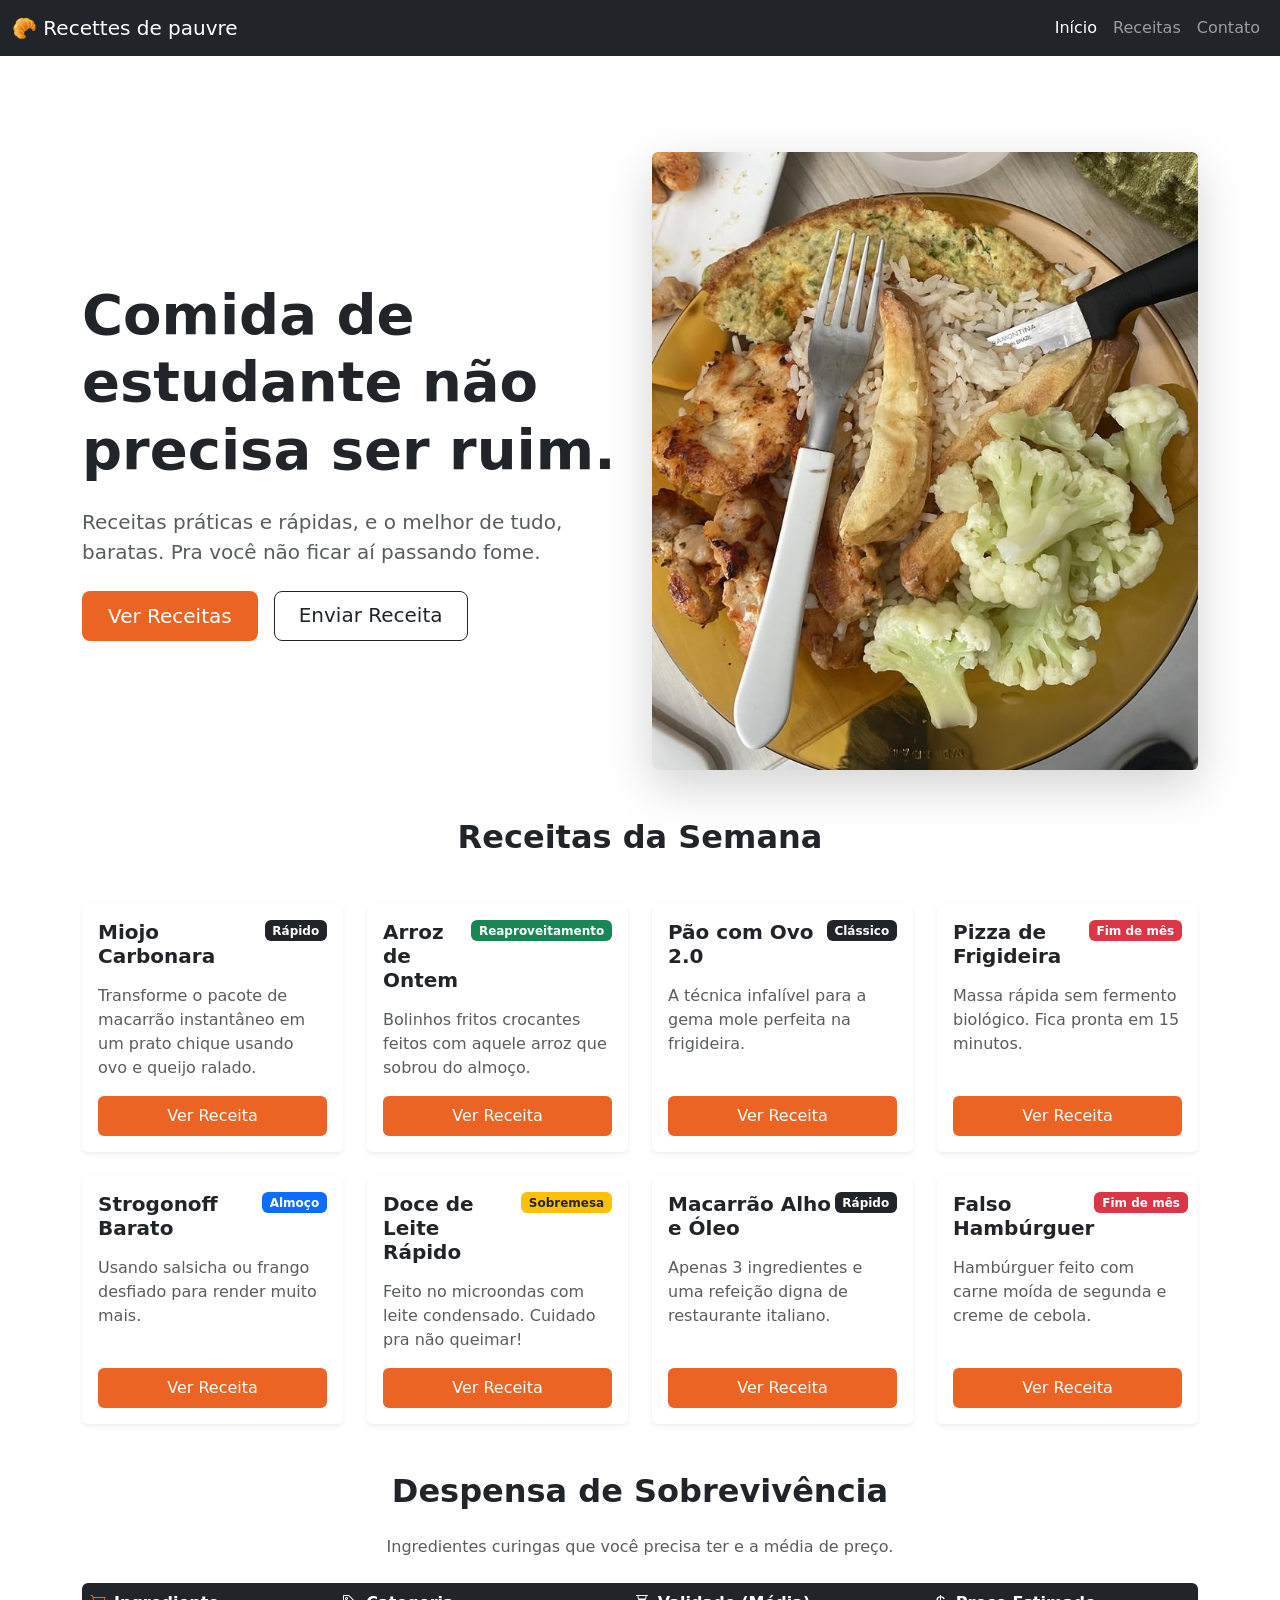
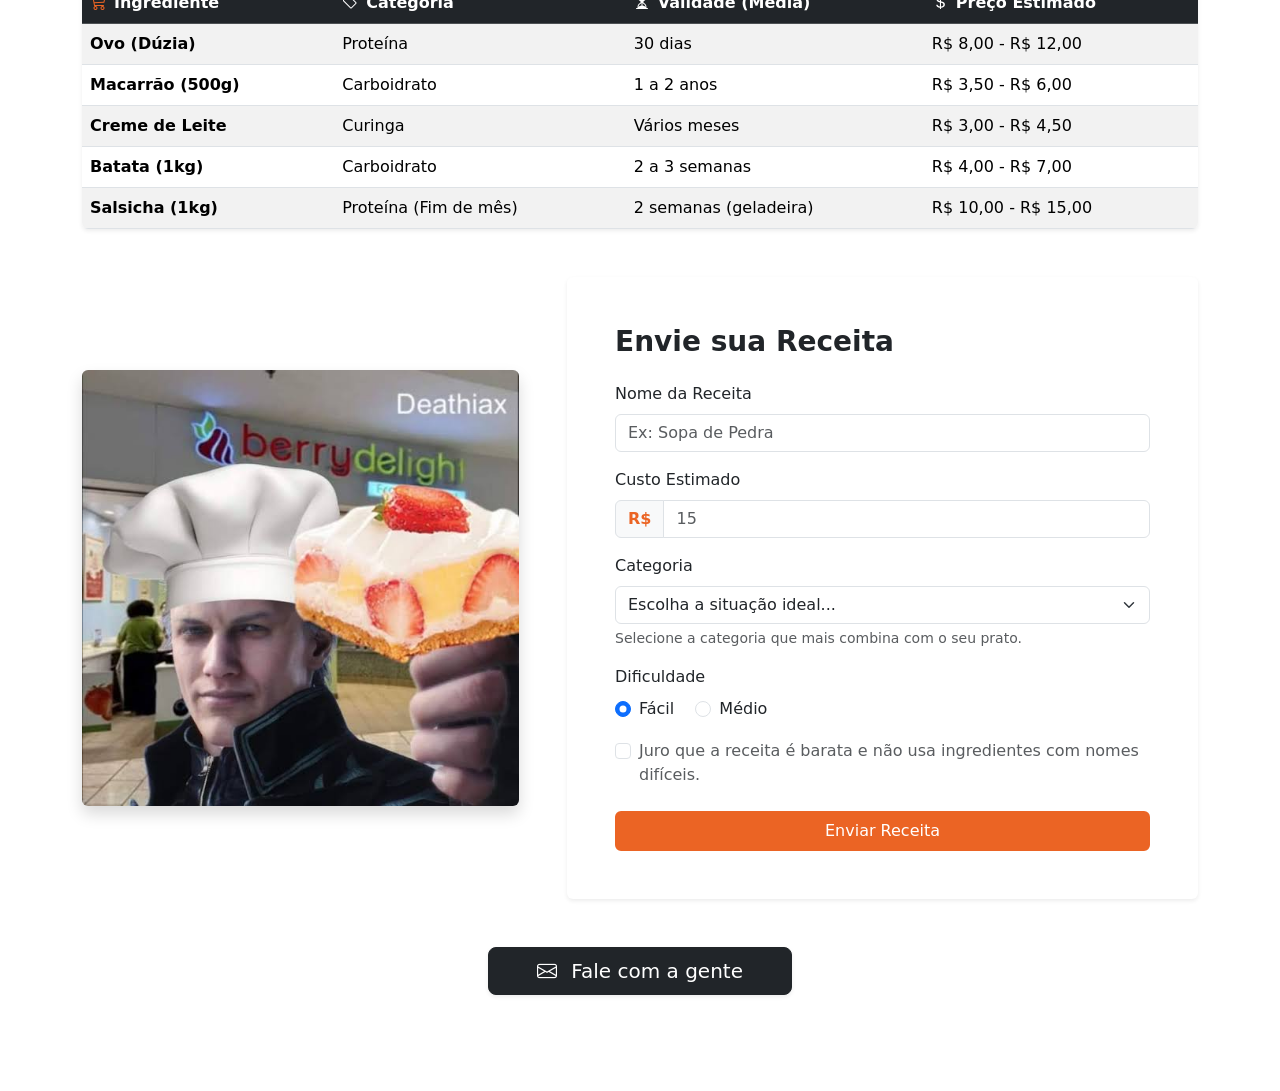
==== index.html @ d49be546 "Vercel fix (probably)" ====
<!DOCTYPE html>
<html lang="pt-BR">

<head>
    <meta charset="UTF-8">
    <meta name="viewport" content="width=device-width, initial-scale=1.0">
    <title>Recettes de pauvre</title>

    <!-- Bootstrap -->
    <link href="https://cdn.jsdelivr.net/npm/bootstrap@5.3.8/dist/css/bootstrap.min.css" rel="stylesheet"
        integrity="sha384-sRIl4kxILFvY47J16cr9ZwB07vP4J8+LH7qKQnuqkuIAvNWLzeN8tE5YBujZqJLB" crossorigin="anonymous">
        <!-- Icons -->
    <link rel="stylesheet" href="https://cdn.jsdelivr.net/npm/bootstrap-icons@1.11.3/font/bootstrap-icons.min.css">

    <link rel="stylesheet" href="./style.css">
</head>

<body>
    <!-- Navbar -->
    <header>
        <nav class="navbar navbar-expand-md bg-dark navbar-dark">
            <div class="container-fluid">
                <!-- Logo -->
                <a class="navbar-brand" href="#">🥐 Recettes de pauvre</a>
                <input type="checkbox" id="menuToggle" class="d-none">
                <!-- hamburger* -->
                <label for="menuToggle" class="navbar-toggler d-md-none" style="cursor: pointer;">
                    <span class="navbar-toggler-icon"></span>
                </label>

                <div class="collapse navbar-collapse justify-content-md-end menu-mobile-custom" id="menuNavegacao">
                    <ul class="navbar-nav">
                        <li class="nav-item">
                            <a class="nav-link active" href="#">Início</a>
                        </li>
                        <li class="nav-item">
                            <a class="nav-link" href="#">Receitas</a>
                        </li>
                        <li class="nav-item">
                            <a class="nav-link" href="#">Contato</a>
                        </li>
                    </ul>
                </div>
            </div>
        </nav>
    </header>

    <main>
        <!-- Hero Section -->
        <section class="container mt-5 pt-5 mb-5">
            <div class="row align-items-center">
                <!-- Text -->
                <div class="col-12 col-md-6 order-2 order-md-1 text-center text-md-start mt-4 mt-md-0">
                    <h1 class="display-4 fw-bold">Comida de estudante não precisa ser ruim.</h1>
                    <p class="lead text-muted my-4">Receitas práticas e rápidas, e o melhor de tudo, baratas. Pra você não ficar aí passando fome.</p>

                    <div class="d-flex justify-content-center justify-content-md-start gap-3">
                        <a href="#" class="btn btn-orange btn-lg px-4">Ver Receitas</a>
                        <a href="#" class="btn btn-outline-dark btn-lg px-4">Enviar Receita</a>
                    </div>
                </div>

                <!-- Image -->
                <div class="col-12 col-md-6 order-1 order-md-2 text-center">
                    <img src="./assets/images/hero-image-02.jpeg"
                        alt="Prato de comida apetitoso e barato" class="img-fluid rounded shadow-lg">
                </div>
            </div>
        </section>

        <!-- Seção de Receitas (Cards) -->
        <section class="container mb-5">
            <h2 class="text-center mb-5 fw-bold">Receitas da Semana</h2>
            
            <div class="row row-cols-1 row-cols-md-2 row-cols-lg-4 g-4">
                
                <!-- Card 1 -->
                <div class="col">
                    <div class="card h-100 shadow-sm border-0">
                        <div class="card-body d-flex flex-column">
                            <div class="d-flex justify-content-between align-items-start mb-2">
                                <h5 class="card-title fw-bold">Miojo Carbonara</h5>
                                <span class="badge bg-dark">Rápido</span>
                            </div>
                            <p class="card-text text-muted">Transforme o pacote de macarrão instantâneo em um prato chique usando ovo e queijo ralado.</p>
                            <a href="#" class="btn btn-orange mt-auto">Ver Receita</a>
                        </div>
                    </div>
                </div>

                <!-- Card 2 -->
                <div class="col">
                    <div class="card h-100 shadow-sm border-0">
                        <div class="card-body d-flex flex-column">
                            <div class="d-flex justify-content-between align-items-start mb-2">
                                <h5 class="card-title fw-bold">Arroz de Ontem</h5>
                                <span class="badge bg-success">Reaproveitamento</span>
                            </div>
                            <p class="card-text text-muted">Bolinhos fritos crocantes feitos com aquele arroz que sobrou do almoço.</p>
                            <a href="#" class="btn btn-orange mt-auto">Ver Receita</a>
                        </div>
                    </div>
                </div>

                <!-- Card 3 -->
                <div class="col">
                    <div class="card h-100 shadow-sm border-0">
                        <div class="card-body d-flex flex-column">
                            <div class="d-flex justify-content-between align-items-start mb-2">
                                <h5 class="card-title fw-bold">Pão com Ovo 2.0</h5>
                                <span class="badge bg-dark">Clássico</span>
                            </div>
                            <p class="card-text text-muted">A técnica infalível para a gema mole perfeita na frigideira.</p>
                            <a href="#" class="btn btn-orange mt-auto">Ver Receita</a>
                        </div>
                    </div>
                </div>

                <!-- Card 4 -->
                <div class="col">
                    <div class="card h-100 shadow-sm border-0">
                        <div class="card-body d-flex flex-column">
                            <div class="d-flex justify-content-between align-items-start mb-2">
                                <h5 class="card-title fw-bold">Pizza de Frigideira</h5>
                                <span class="badge bg-danger">Fim de mês</span>
                            </div>
                            <p class="card-text text-muted">Massa rápida sem fermento biológico. Fica pronta em 15 minutos.</p>
                            <a href="#" class="btn btn-orange mt-auto">Ver Receita</a>
                        </div>
                    </div>
                </div>

                <!-- Card 5 -->
                <div class="col">
                    <div class="card h-100 shadow-sm border-0">
                        <div class="card-body d-flex flex-column">
                            <div class="d-flex justify-content-between align-items-start mb-2">
                                <h5 class="card-title fw-bold">Strogonoff Barato</h5>
                                <span class="badge bg-primary">Almoço</span>
                            </div>
                            <p class="card-text text-muted">Usando salsicha ou frango desfiado para render muito mais.</p>
                            <a href="#" class="btn btn-orange mt-auto">Ver Receita</a>
                        </div>
                    </div>
                </div>

                <!-- Card 6 -->
                <div class="col">
                    <div class="card h-100 shadow-sm border-0">
                        <div class="card-body d-flex flex-column">
                            <div class="d-flex justify-content-between align-items-start mb-2">
                                <h5 class="card-title fw-bold">Doce de Leite Rápido</h5>
                                <span class="badge bg-warning text-dark">Sobremesa</span>
                            </div>
                            <p class="card-text text-muted">Feito no microondas com leite condensado. Cuidado pra não queimar!</p>
                            <a href="#" class="btn btn-orange mt-auto">Ver Receita</a>
                        </div>
                    </div>
                </div>

                <!-- Card 7 -->
                <div class="col">
                    <div class="card h-100 shadow-sm border-0">
                        <div class="card-body d-flex flex-column">
                            <div class="d-flex justify-content-between align-items-start mb-2">
                                <h5 class="card-title fw-bold">Macarrão Alho e Óleo</h5>
                                <span class="badge bg-dark">Rápido</span>
                            </div>
                            <p class="card-text text-muted">Apenas 3 ingredientes e uma refeição digna de restaurante italiano.</p>
                            <a href="#" class="btn btn-orange mt-auto">Ver Receita</a>
                        </div>
                    </div>
                </div>

                <!-- Card 8 -->
                <div class="col">
                    <div class="card h-100 shadow-sm border-0">
                        <div class="card-body d-flex flex-column">
                            <div class="d-flex justify-content-between align-items-start mb-2">
                                <h5 class="card-title fw-bold">Falso Hambúrguer</h5>
                                <span class="badge bg-danger">Fim de mês</span>
                            </div>
                            <p class="card-text text-muted">Hambúrguer feito com carne moída de segunda e creme de cebola.</p>
                            <a href="#" class="btn btn-orange mt-auto">Ver Receita</a>
                        </div>
                    </div>
                </div>

            </div>
        </section>

        <!-- Tabela -->
        <section class="container mb-5">
            <div class="row">
                <div class="col-12">
                    <h2 class="text-center mb-4 fw-bold">Despensa de Sobrevivência</h2>
                    <p class="text-center text-muted mb-4">Ingredientes curingas que você precisa ter e a média de preço.</p>
                    
                    <div class="table-responsive shadow-sm rounded">
                        <table class="table table-striped table-hover align-middle mb-0">
                            
                            <thead class="table-dark">
                                <tr>
                                    <th scope="col"><i class="bi bi-cart3 text-orange me-2"></i>Ingrediente</th>
                                    <th scope="col"><i class="bi bi-tag me-2"></i>Categoria</th>
                                    <th scope="col"><i class="bi bi-hourglass-split me-2"></i>Validade (Média)</th>
                                    <th scope="col"><i class="bi bi-currency-dollar me-2"></i>Preço Estimado</th>
                                </tr>
                            </thead>
                            
                            <tbody>
                                <tr>
                                    <td class="fw-bold">Ovo (Dúzia)</td>
                                    <td>Proteína</td>
                                    <td>30 dias</td>
                                    <td>R$ 8,00 - R$ 12,00</td>
                                </tr>
                                <tr>
                                    <td class="fw-bold">Macarrão (500g)</td>
                                    <td>Carboidrato</td>
                                    <td>1 a 2 anos</td>
                                    <td>R$ 3,50 - R$ 6,00</td>
                                </tr>
                                <tr>
                                    <td class="fw-bold">Creme de Leite</td>
                                    <td>Curinga</td>
                                    <td>Vários meses</td>
                                    <td>R$ 3,00 - R$ 4,50</td>
                                </tr>
                                <tr>
                                    <td class="fw-bold">Batata (1kg)</td>
                                    <td>Carboidrato</td>
                                    <td>2 a 3 semanas</td>
                                    <td>R$ 4,00 - R$ 7,00</td>
                                </tr>
                                <tr>
                                    <td class="fw-bold">Salsicha (1kg)</td>
                                    <td>Proteína (Fim de mês)</td>
                                    <td>2 semanas (geladeira)</td>
                                    <td>R$ 10,00 - R$ 15,00</td>
                                </tr>
                            </tbody>
                        </table>
                    </div>
                </div>
            </div>
        </section>

        <!-- Formulário de Cadastro de Receita -->
        <section class="container mb-5">
            <div class="row g-5 align-items-center">

                <div class="col-12 col-lg-5">
                    <img src="./assets/images/berry_delight.jpg" 
                        alt="foolishness, Dante!" 
                        class="img-fluid rounded shadow h-100 w-100" 
                        style="object-fit: cover; min-height: 400px;">
                </div>

                <div class="col-12 col-lg-7">
                    <div class="card shadow-sm border-0 h-100">
                        <div class="card-body p-4 p-md-5">
                            <h3 class="fw-bold mb-4">Envie sua Receita</h3>
                            
                            <form>
                                <div class="mb-3">
                                    <label for="nomeReceita" class="form-label">Nome da Receita</label>
                                    <input type="text" class="form-control" id="nomeReceita" placeholder="Ex: Sopa de Pedra" required>
                                </div>

                                <!-- input group -->
                                <div class="mb-3">
                                    <label for="custo" class="form-label">Custo Estimado</label>
                                    <div class="input-group">
                                        <span class="input-group-text text-orange border-orange fw-bold">R$</span>
                                        <input type="number" class="form-control" id="custo" placeholder="15" required>
                                    </div>
                                </div>

                                <!-- Dropdown -->
                                <div class="mb-3">
                                    <label for="categoria" class="form-label">Categoria</label>
                                    <select class="form-select" id="categoria" required>
                                        <option selected disabled value="">Escolha a situação ideal...</option>
                                        <option value="1">Sobrevivência (Fim de mês)</option>
                                        <option value="2">Ostentação de pobre (Início do mês)</option>
                                        <option value="3">Doce de microondas</option>
                                    </select>
                                    <div class="form-text">Selecione a categoria que mais combina com o seu prato.</div>
                                </div>

                                <!-- Radios -->
                                <div class="mb-3">
                                    <label class="form-label d-block">Dificuldade</label>
                                    <div class="form-check form-check-inline">
                                        <input class="form-check-input" type="radio" name="dificuldade" id="difFacil" value="facil" checked>
                                        <label class="form-check-label" for="difFacil">Fácil</label>
                                    </div>
                                    <div class="form-check form-check-inline">
                                        <input class="form-check-input" type="radio" name="dificuldade" id="difMedio" value="medio">
                                        <label class="form-check-label" for="difMedio">Médio</label>
                                    </div>
                                </div>

                                <!-- Checkbox -->
                                <div class="mb-4">
                                    <div class="form-check">
                                        <input class="form-check-input" type="checkbox" id="promessa" required>
                                        <label class="form-check-label text-muted" for="promessa">
                                            Juro que a receita é barata e não usa ingredientes com nomes difíceis.
                                        </label>
                                    </div>
                                </div>

                                <button type="submit" class="btn btn-orange w-100">Enviar Receita</button>
                            </form>

                        </div>
                    </div>
                </div>

            </div>
        </section>

        <!-- Modal Contato -->
        <input type="checkbox" id="modalToggle" class="d-none">
        <!-- open modal (btn) -->
        <div class="container text-center my-5 pb-5">
            <label for="modalToggle" class="btn btn-dark btn-lg px-5 shadow-sm">
                <i class="bi bi-envelope me-2"></i> Fale com a gente
            </label>
        </div>
        <div class="modal-custom position-fixed top-0 start-0 w-100 h-100 justify-content-center align-items-center">
            
            <!-- dark bg * -->
            <label for="modalToggle" class="position-absolute top-0 start-0 w-100 h-100 modal-backdrop-custom"></label>

            <div class="card border-0 shadow-lg z-3" style="max-width: 500px; width: 90%;">
                <div class="card-header bg-white border-0 pt-4 px-4 d-flex justify-content-between align-items-center">
                    <h5 class="fw-bold mb-0">Fale com a gente</h5>
                    <label for="modalToggle" class="btn-close" style="cursor: pointer;"></label>
                </div>

                <div class="card-body px-4 pb-4">
                    <p class="text-muted mb-4">Mande sua sugestão, dúvida ou receita de família!</p>
                    
                    <form>
                        <div class="mb-3">
                            <label for="nomeModal" class="form-label">Nome</label>
                            <input type="text" class="form-control" id="nomeModal" placeholder="Como quer ser chamado?">
                        </div>
                        
                        <div class="mb-3">
                            <label for="emailModal" class="form-label">E-mail</label>
                            <input type="email" class="form-control" id="emailModal" placeholder="seu@email.com">
                        </div>
                        
                        <div class="mb-3">
                            <label for="mensagemModal" class="form-label">Mensagem</label>
                            <textarea class="form-control" id="mensagemModal" rows="3" placeholder="Escreva aqui..."></textarea>
                        </div>

                        <div class="mb-4 form-check">
                            <input type="checkbox" class="form-check-input" id="newsletterModal">
                            <label class="form-check-label text-muted" for="newsletterModal">
                                Quero receber receitas baratinhas por e-mail toda semana.
                            </label>
                        </div>

                        <div class="d-flex gap-2">
                            <label for="modalToggle" class="btn btn-outline-dark w-50">Cancelar</label>
                            <button type="submit" class="btn btn-orange w-50">Enviar Mensagem</button>
                        </div>
                    </form>
                </div>
            </div>
        </div>
    </main>
</body>

</html>
---- style.css ----
:root {
    /* Colors */
    --primary-orange: #EB6424;
}

/* Text */
.text-orange {
    color: var(--primary-orange);
}

.btn-orange {
    background-color: var(--primary-orange);
    color: #FFFFFF;
    border: 2px solid var(--primary-orange);
    transition: all 0.3s ease;
}

.btn-orange:hover {
    background-color: #FA9500;
    border-color: #FA9500;
    color: #FFFFFF;
}

.nav-link:hover {
    color: var(--primary-orange);
}

/* Menu mobile - Hamburger */
#menuToggle:checked ~ .menu-mobile-custom {
    display: block;
}

/* --- MODAL --- */
.modal-custom {
    display: none;
    z-index: 1050;
}

#modalToggle:checked ~ .modal-custom {
    display: flex; 
}

.modal-backdrop-custom {
    background-color: rgba(0, 0, 0, 0.6);
    cursor: pointer;
}
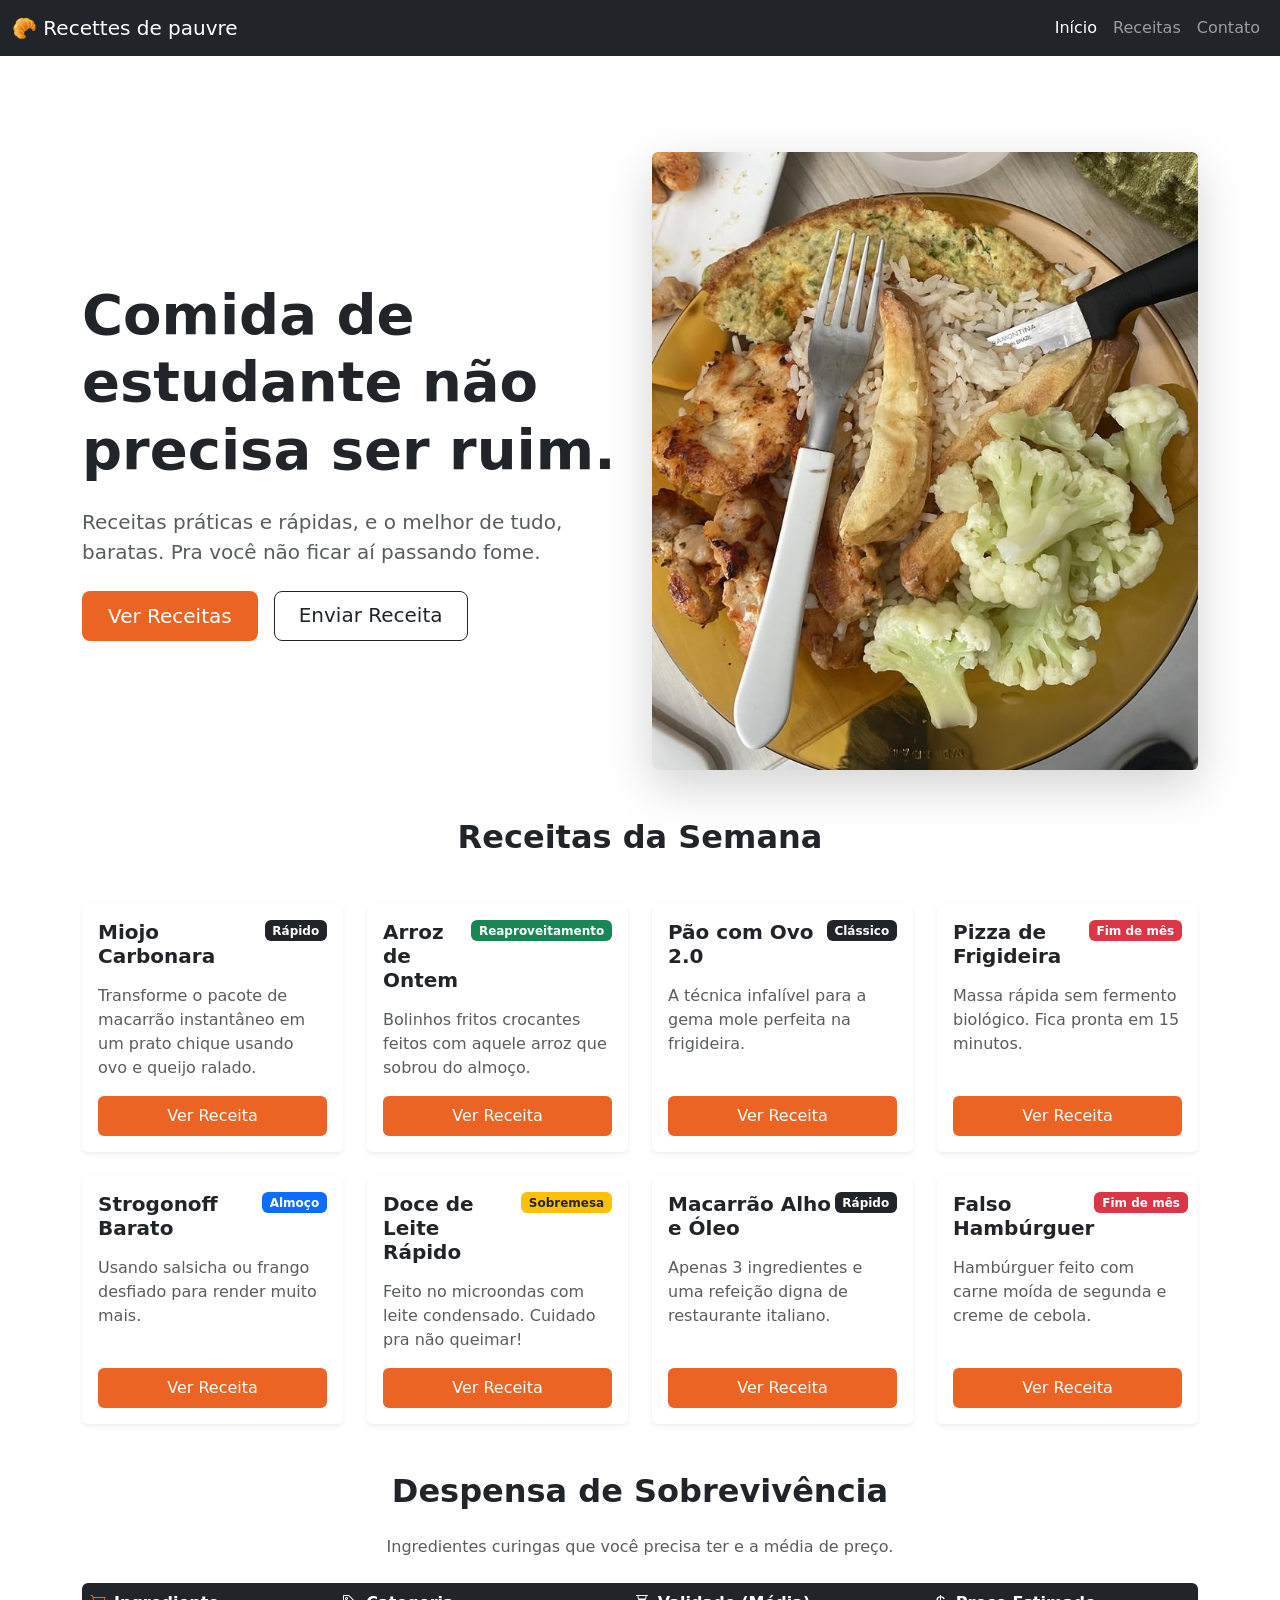
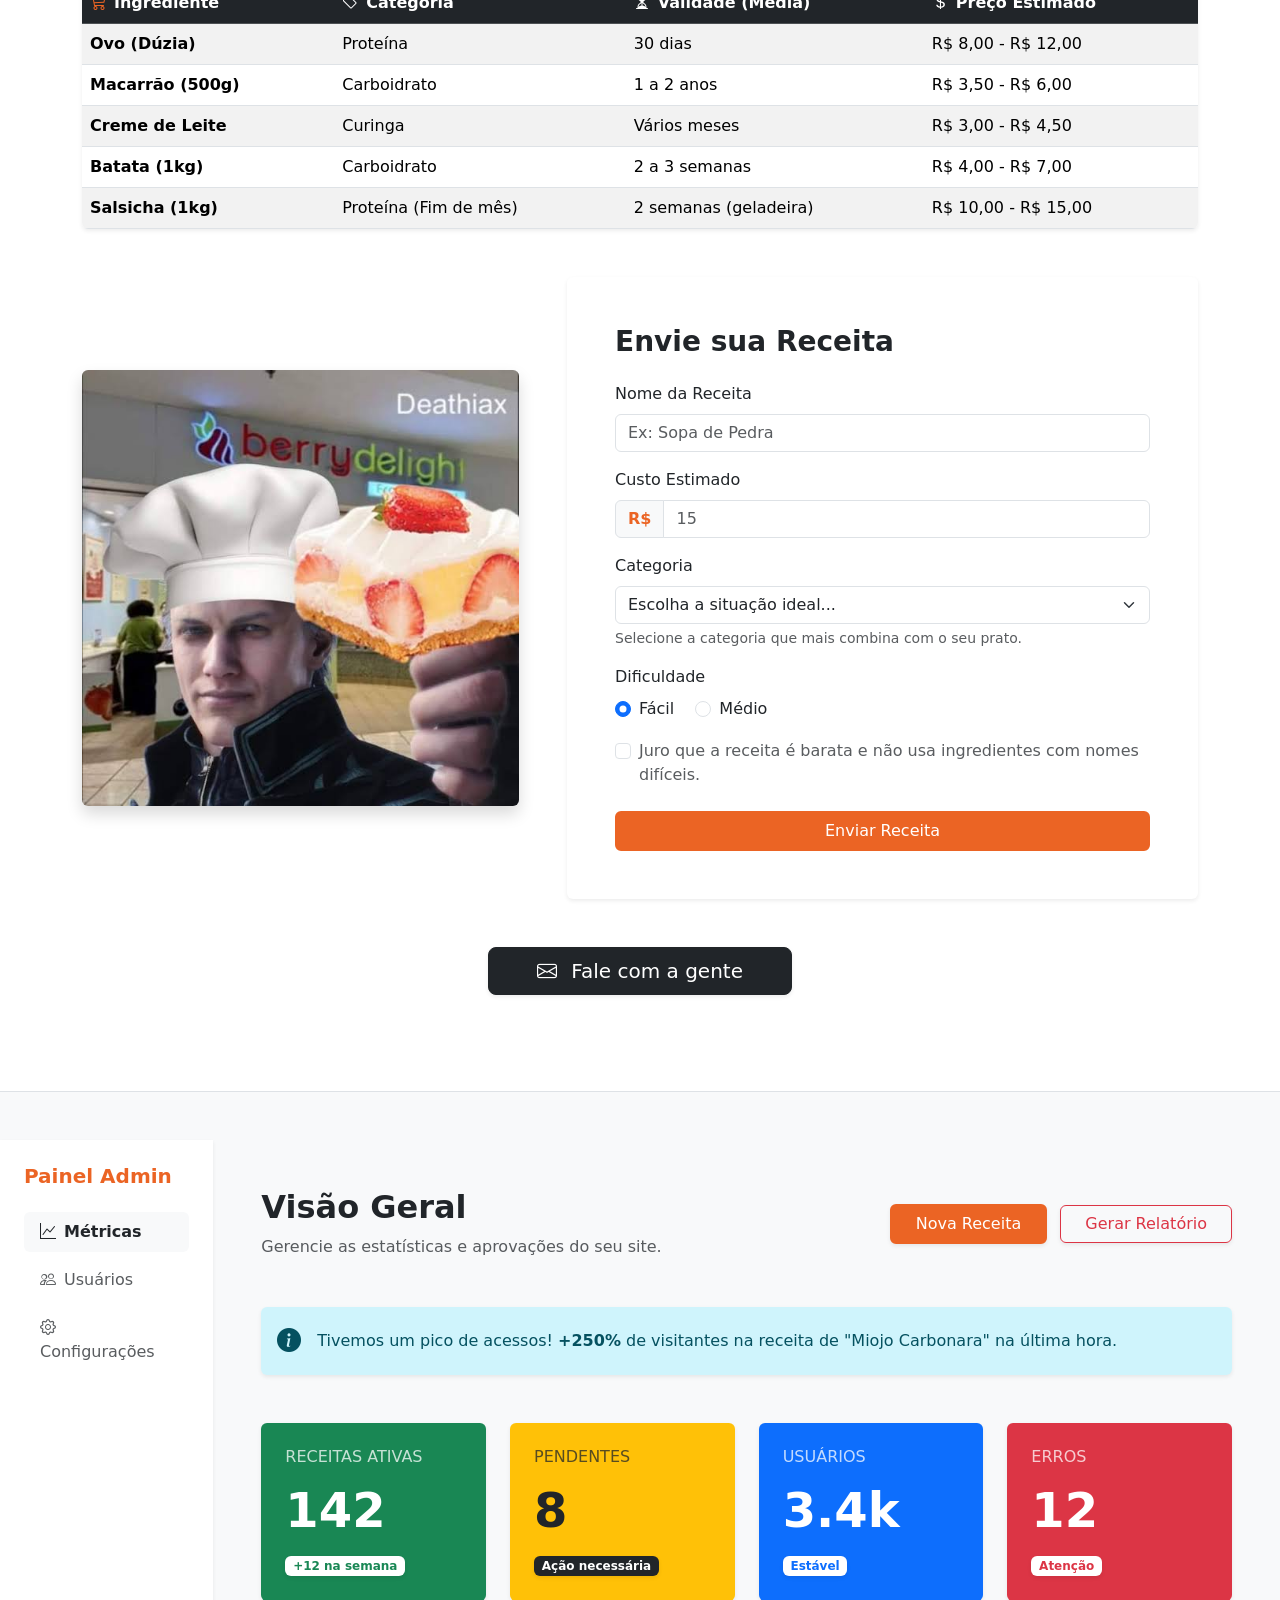
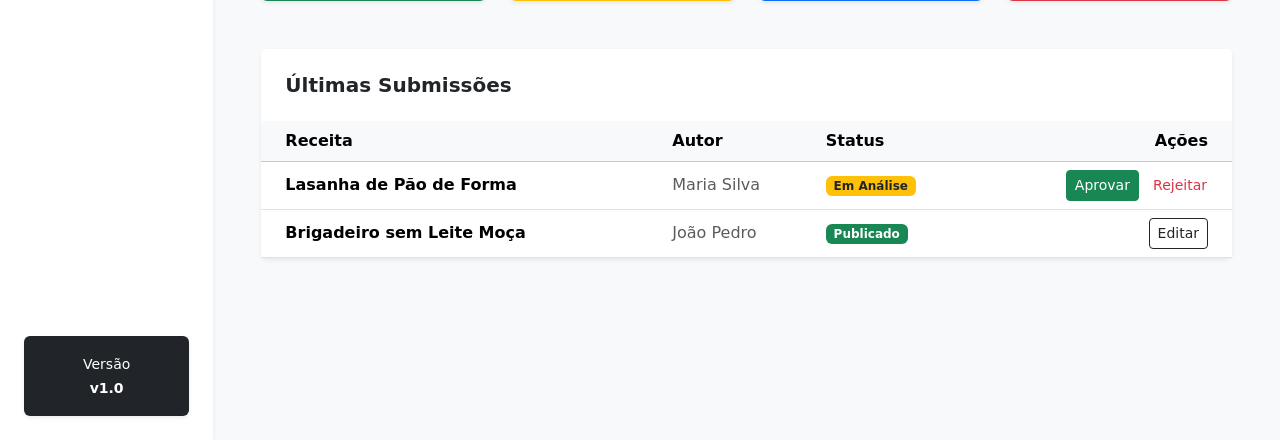
==== commit ac516af0: "Last commit (?)" ====
--- a/index.html
+++ b/index.html
@@ -375,6 +375,144 @@
                 </div>
             </div>
         </div>
+
+        <!-- ---------- DASHBOARD ---------- -->
+        <section class="container-fluid mt-5 pt-5 border-top bg-light">
+            <div class="row">
+                
+                <!-- Sidebar -->
+                <aside class="col-12 col-md-3 col-lg-2 d-none d-md-flex flex-column p-4 bg-white shadow-sm position-sticky top-0" style="height: 100vh;">
+                    <h5 class="text-orange fw-bold mb-4">Painel Admin</h5>
+                    <ul class="nav flex-column gap-2">
+                        <li class="nav-item">
+                            <a href="#" class="nav-link text-dark bg-light rounded fw-bold"><i class="bi bi-graph-up me-2"></i>Métricas</a>
+                        </li>
+                        <li class="nav-item">
+                            <a href="#" class="nav-link text-muted"><i class="bi bi-people me-2"></i>Usuários</a>
+                        </li>
+                        <li class="nav-item">
+                            <a href="#" class="nav-link text-muted"><i class="bi bi-gear me-2"></i>Configurações</a>
+                        </li>
+                    </ul>
+                    
+                    <div class="mt-auto p-3 bg-dark text-white rounded text-center shadow-sm">
+                        <small>Versão<br><strong>v1.0</strong></small>
+                    </div>
+                </aside>
+
+                <!-- Visão Geral e Méticas -->
+                <main class="col-12 col-md-9 col-lg-10 p-4 p-md-5">
+                    <div class="d-flex flex-column flex-md-row justify-content-between align-items-center mb-5 text-center text-md-start">
+                        <div class="mb-3 mb-md-0">
+                            <h2 class="fw-bold">Visão Geral</h2>
+                            <p class="text-muted d-none d-sm-block mb-0">Gerencie as estatísticas e aprovações do seu site.</p>
+                        </div>
+                        <div>
+                            <button class="btn btn-orange px-4 mb-2 mb-md-0 me-md-2 shadow-sm">Nova Receita</button>
+                            <button class="btn btn-outline-danger px-4 shadow-sm">Gerar Relatório</button>
+                        </div>
+                    </div>
+
+                    <!-- Alerts -->
+                    <div class="alert alert-info border-0 shadow-sm d-flex align-items-center mb-5" role="alert">
+                        <i class="bi bi-info-circle-fill me-3 fs-4"></i>
+                        <div>
+                            Tivemos um pico de acessos! <strong>+250%</strong> de visitantes na receita de "Miojo Carbonara" na última hora.
+                        </div>
+                    </div>
+
+                    <div class="row row-cols-1 row-cols-sm-2 row-cols-xl-4 g-4 mb-5">
+                        
+                        <!-- Card 1  -->
+                        <div class="col">
+                            <div class="card border-0 shadow-sm h-100 bg-success text-white">
+                                <div class="card-body p-4">
+                                    <h6 class="text-uppercase mb-3 opacity-75">Receitas Ativas</h6>
+                                    <h2 class="display-5 fw-bold mb-0">142</h2>
+
+                                    <span class="badge bg-white text-success mt-3 shadow-sm">+12 na semana</span>
+                                </div>
+                            </div>
+                        </div>
+
+                        <!-- Card 2 -->
+                        <div class="col">
+                            <div class="card border-0 shadow-sm h-100 bg-warning text-dark">
+                                <div class="card-body p-4">
+                                    <h6 class="text-uppercase mb-3 opacity-75">Pendentes</h6>
+                                    <h2 class="display-5 fw-bold mb-0">8</h2>
+                                    <!-- Etapa 8: Badge 2 -->
+                                    <span class="badge bg-dark mt-3 shadow-sm">Ação necessária</span>
+                                </div>
+                            </div>
+                        </div>
+
+                        <!-- Card 3 -->
+                        <div class="col">
+                            <div class="card border-0 shadow-sm h-100 bg-primary text-white">
+                                <div class="card-body p-4">
+                                    <h6 class="text-uppercase mb-3 opacity-75">Usuários</h6>
+                                    <h2 class="display-5 fw-bold mb-0">3.4k</h2>
+                                    <span class="badge bg-white text-primary mt-3 shadow-sm">Estável</span>
+                                </div>
+                            </div>
+                        </div>
+
+                        <!-- Card 4 -->
+                        <div class="col order-first order-xl-last">
+                            <div class="card border-0 shadow-sm h-100 bg-danger text-white">
+                                <div class="card-body p-4">
+                                    <h6 class="text-uppercase mb-3 opacity-75">Erros</h6>
+                                    <h2 class="display-5 fw-bold mb-0">12</h2>
+                                    <span class="badge bg-white text-danger mt-3 shadow-sm">Atenção</span>
+                                </div>
+                            </div>
+                        </div>
+
+                    </div>
+
+                    <!-- Admin Table -->
+                    <div class="card border-0 shadow-sm">
+                        <div class="card-header bg-white border-0 py-4 px-4 d-flex justify-content-between align-items-center">
+                            <h5 class="fw-bold mb-0">Últimas Submissões</h5>
+                        </div>
+                        <div class="card-body p-0 table-responsive">
+                            <table class="table table-hover align-middle mb-0">
+                                <thead class="table-light">
+                                    <tr>
+                                        <th class="ps-4">Receita</th>
+                                        <th>Autor</th>
+                                        <th>Status</th>
+                                        <th class="text-end pe-4">Ações</th>
+                                    </tr>
+                                </thead>
+                                <tbody>
+                                    <tr>
+                                        <td class="ps-4 fw-bold">Lasanha de Pão de Forma</td>
+                                        <td class="text-muted">Maria Silva</td>
+                                        <td><span class="badge bg-warning text-dark">Em Análise</span></td>
+                                        <td class="text-end pe-4">
+                                            <button class="btn btn-sm btn-success me-2">Aprovar</button>
+                                            <button class="btn btn-sm btn-link text-danger text-decoration-none p-0">Rejeitar</button>
+                                        </td>
+                                    </tr>
+                                    <tr>
+                                        <td class="ps-4 fw-bold">Brigadeiro sem Leite Moça</td>
+                                        <td class="text-muted">João Pedro</td>
+                                        <td><span class="badge bg-success">Publicado</span></td>
+                                        <td class="text-end pe-4">
+                                            <button class="btn btn-sm btn-outline-dark">Editar</button>
+                                        </td>
+                                    </tr>
+                                </tbody>
+                            </table>
+                        </div>
+                    </div>
+
+                </main>
+            </div>
+        </section>
+
     </main>
 </body>
 
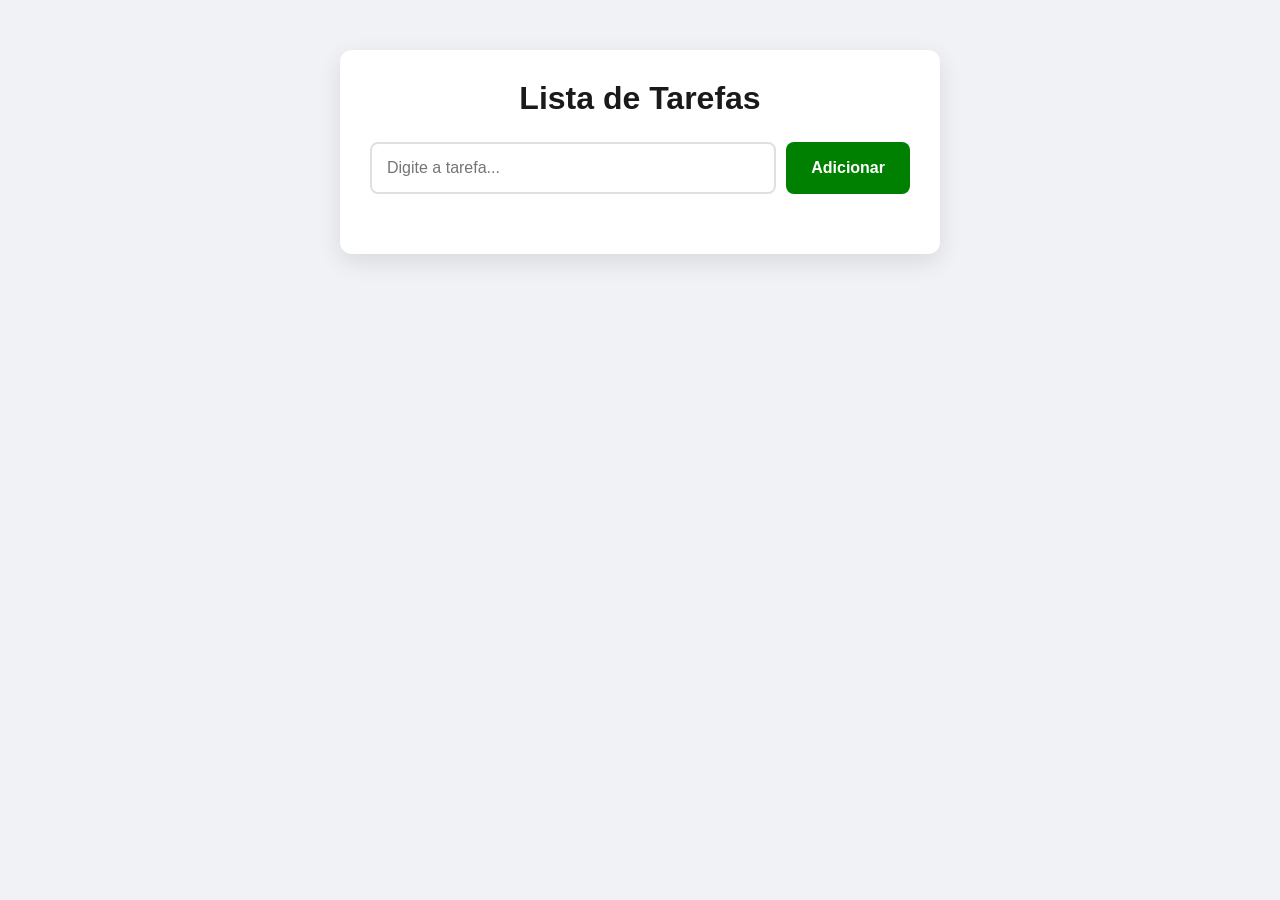
==== commit d30a2a6f: "Atividade 01 JS first (and last) commit" ====
--- a/index.html
+++ b/index.html
@@ -1,519 +1,28 @@
 <!DOCTYPE html>
 <html lang="pt-BR">
-
 <head>
     <meta charset="UTF-8">
     <meta name="viewport" content="width=device-width, initial-scale=1.0">
-    <title>Recettes de pauvre</title>
-
-    <!-- Bootstrap -->
-    <link href="https://cdn.jsdelivr.net/npm/bootstrap@5.3.8/dist/css/bootstrap.min.css" rel="stylesheet"
-        integrity="sha384-sRIl4kxILFvY47J16cr9ZwB07vP4J8+LH7qKQnuqkuIAvNWLzeN8tE5YBujZqJLB" crossorigin="anonymous">
-        <!-- Icons -->
-    <link rel="stylesheet" href="https://cdn.jsdelivr.net/npm/bootstrap-icons@1.11.3/font/bootstrap-icons.min.css">
-
-    <link rel="stylesheet" href="./style.css">
+    <title>Lista de Tarefas</title>
+    <link rel="stylesheet" href="style.css">
 </head>
-
 <body>
-    <!-- Navbar -->
-    <header>
-        <nav class="navbar navbar-expand-md bg-dark navbar-dark">
-            <div class="container-fluid">
-                <!-- Logo -->
-                <a class="navbar-brand" href="#">🥐 Recettes de pauvre</a>
-                <input type="checkbox" id="menuToggle" class="d-none">
-                <!-- hamburger* -->
-                <label for="menuToggle" class="navbar-toggler d-md-none" style="cursor: pointer;">
-                    <span class="navbar-toggler-icon"></span>
-                </label>
-
-                <div class="collapse navbar-collapse justify-content-md-end menu-mobile-custom" id="menuNavegacao">
-                    <ul class="navbar-nav">
-                        <li class="nav-item">
-                            <a class="nav-link active" href="#">Início</a>
-                        </li>
-                        <li class="nav-item">
-                            <a class="nav-link" href="#">Receitas</a>
-                        </li>
-                        <li class="nav-item">
-                            <a class="nav-link" href="#">Contato</a>
-                        </li>
-                    </ul>
-                </div>
-            </div>
-        </nav>
-    </header>
-
-    <main>
-        <!-- Hero Section -->
-        <section class="container mt-5 pt-5 mb-5">
-            <div class="row align-items-center">
-                <!-- Text -->
-                <div class="col-12 col-md-6 order-2 order-md-1 text-center text-md-start mt-4 mt-md-0">
-                    <h1 class="display-4 fw-bold">Comida de estudante não precisa ser ruim.</h1>
-                    <p class="lead text-muted my-4">Receitas práticas e rápidas, e o melhor de tudo, baratas. Pra você não ficar aí passando fome.</p>
-
-                    <div class="d-flex justify-content-center justify-content-md-start gap-3">
-                        <a href="#" class="btn btn-orange btn-lg px-4">Ver Receitas</a>
-                        <a href="#" class="btn btn-outline-dark btn-lg px-4">Enviar Receita</a>
-                    </div>
-                </div>
-
-                <!-- Image -->
-                <div class="col-12 col-md-6 order-1 order-md-2 text-center">
-                    <img src="./assets/images/hero-image-02.jpeg"
-                        alt="Prato de comida apetitoso e barato" class="img-fluid rounded shadow-lg">
-                </div>
-            </div>
-        </section>
-
-        <!-- Seção de Receitas (Cards) -->
-        <section class="container mb-5">
-            <h2 class="text-center mb-5 fw-bold">Receitas da Semana</h2>
-            
-            <div class="row row-cols-1 row-cols-md-2 row-cols-lg-4 g-4">
-                
-                <!-- Card 1 -->
-                <div class="col">
-                    <div class="card h-100 shadow-sm border-0">
-                        <div class="card-body d-flex flex-column">
-                            <div class="d-flex justify-content-between align-items-start mb-2">
-                                <h5 class="card-title fw-bold">Miojo Carbonara</h5>
-                                <span class="badge bg-dark">Rápido</span>
-                            </div>
-                            <p class="card-text text-muted">Transforme o pacote de macarrão instantâneo em um prato chique usando ovo e queijo ralado.</p>
-                            <a href="#" class="btn btn-orange mt-auto">Ver Receita</a>
-                        </div>
-                    </div>
-                </div>
-
-                <!-- Card 2 -->
-                <div class="col">
-                    <div class="card h-100 shadow-sm border-0">
-                        <div class="card-body d-flex flex-column">
-                            <div class="d-flex justify-content-between align-items-start mb-2">
-                                <h5 class="card-title fw-bold">Arroz de Ontem</h5>
-                                <span class="badge bg-success">Reaproveitamento</span>
-                            </div>
-                            <p class="card-text text-muted">Bolinhos fritos crocantes feitos com aquele arroz que sobrou do almoço.</p>
-                            <a href="#" class="btn btn-orange mt-auto">Ver Receita</a>
-                        </div>
-                    </div>
-                </div>
-
-                <!-- Card 3 -->
-                <div class="col">
-                    <div class="card h-100 shadow-sm border-0">
-                        <div class="card-body d-flex flex-column">
-                            <div class="d-flex justify-content-between align-items-start mb-2">
-                                <h5 class="card-title fw-bold">Pão com Ovo 2.0</h5>
-                                <span class="badge bg-dark">Clássico</span>
-                            </div>
-                            <p class="card-text text-muted">A técnica infalível para a gema mole perfeita na frigideira.</p>
-                            <a href="#" class="btn btn-orange mt-auto">Ver Receita</a>
-                        </div>
-                    </div>
-                </div>
-
-                <!-- Card 4 -->
-                <div class="col">
-                    <div class="card h-100 shadow-sm border-0">
-                        <div class="card-body d-flex flex-column">
-                            <div class="d-flex justify-content-between align-items-start mb-2">
-                                <h5 class="card-title fw-bold">Pizza de Frigideira</h5>
-                                <span class="badge bg-danger">Fim de mês</span>
-                            </div>
-                            <p class="card-text text-muted">Massa rápida sem fermento biológico. Fica pronta em 15 minutos.</p>
-                            <a href="#" class="btn btn-orange mt-auto">Ver Receita</a>
-                        </div>
-                    </div>
-                </div>
-
-                <!-- Card 5 -->
-                <div class="col">
-                    <div class="card h-100 shadow-sm border-0">
-                        <div class="card-body d-flex flex-column">
-                            <div class="d-flex justify-content-between align-items-start mb-2">
-                                <h5 class="card-title fw-bold">Strogonoff Barato</h5>
-                                <span class="badge bg-primary">Almoço</span>
-                            </div>
-                            <p class="card-text text-muted">Usando salsicha ou frango desfiado para render muito mais.</p>
-                            <a href="#" class="btn btn-orange mt-auto">Ver Receita</a>
-                        </div>
-                    </div>
-                </div>
-
-                <!-- Card 6 -->
-                <div class="col">
-                    <div class="card h-100 shadow-sm border-0">
-                        <div class="card-body d-flex flex-column">
-                            <div class="d-flex justify-content-between align-items-start mb-2">
-                                <h5 class="card-title fw-bold">Doce de Leite Rápido</h5>
-                                <span class="badge bg-warning text-dark">Sobremesa</span>
-                            </div>
-                            <p class="card-text text-muted">Feito no microondas com leite condensado. Cuidado pra não queimar!</p>
-                            <a href="#" class="btn btn-orange mt-auto">Ver Receita</a>
-                        </div>
-                    </div>
-                </div>
-
-                <!-- Card 7 -->
-                <div class="col">
-                    <div class="card h-100 shadow-sm border-0">
-                        <div class="card-body d-flex flex-column">
-                            <div class="d-flex justify-content-between align-items-start mb-2">
-                                <h5 class="card-title fw-bold">Macarrão Alho e Óleo</h5>
-                                <span class="badge bg-dark">Rápido</span>
-                            </div>
-                            <p class="card-text text-muted">Apenas 3 ingredientes e uma refeição digna de restaurante italiano.</p>
-                            <a href="#" class="btn btn-orange mt-auto">Ver Receita</a>
-                        </div>
-                    </div>
-                </div>
-
-                <!-- Card 8 -->
-                <div class="col">
-                    <div class="card h-100 shadow-sm border-0">
-                        <div class="card-body d-flex flex-column">
-                            <div class="d-flex justify-content-between align-items-start mb-2">
-                                <h5 class="card-title fw-bold">Falso Hambúrguer</h5>
-                                <span class="badge bg-danger">Fim de mês</span>
-                            </div>
-                            <p class="card-text text-muted">Hambúrguer feito com carne moída de segunda e creme de cebola.</p>
-                            <a href="#" class="btn btn-orange mt-auto">Ver Receita</a>
-                        </div>
-                    </div>
-                </div>
-
-            </div>
-        </section>
-
-        <!-- Tabela -->
-        <section class="container mb-5">
-            <div class="row">
-                <div class="col-12">
-                    <h2 class="text-center mb-4 fw-bold">Despensa de Sobrevivência</h2>
-                    <p class="text-center text-muted mb-4">Ingredientes curingas que você precisa ter e a média de preço.</p>
-                    
-                    <div class="table-responsive shadow-sm rounded">
-                        <table class="table table-striped table-hover align-middle mb-0">
-                            
-                            <thead class="table-dark">
-                                <tr>
-                                    <th scope="col"><i class="bi bi-cart3 text-orange me-2"></i>Ingrediente</th>
-                                    <th scope="col"><i class="bi bi-tag me-2"></i>Categoria</th>
-                                    <th scope="col"><i class="bi bi-hourglass-split me-2"></i>Validade (Média)</th>
-                                    <th scope="col"><i class="bi bi-currency-dollar me-2"></i>Preço Estimado</th>
-                                </tr>
-                            </thead>
-                            
-                            <tbody>
-                                <tr>
-                                    <td class="fw-bold">Ovo (Dúzia)</td>
-                                    <td>Proteína</td>
-                                    <td>30 dias</td>
-                                    <td>R$ 8,00 - R$ 12,00</td>
-                                </tr>
-                                <tr>
-                                    <td class="fw-bold">Macarrão (500g)</td>
-                                    <td>Carboidrato</td>
-                                    <td>1 a 2 anos</td>
-                                    <td>R$ 3,50 - R$ 6,00</td>
-                                </tr>
-                                <tr>
-                                    <td class="fw-bold">Creme de Leite</td>
-                                    <td>Curinga</td>
-                                    <td>Vários meses</td>
-                                    <td>R$ 3,00 - R$ 4,50</td>
-                                </tr>
-                                <tr>
-                                    <td class="fw-bold">Batata (1kg)</td>
-                                    <td>Carboidrato</td>
-                                    <td>2 a 3 semanas</td>
-                                    <td>R$ 4,00 - R$ 7,00</td>
-                                </tr>
-                                <tr>
-                                    <td class="fw-bold">Salsicha (1kg)</td>
-                                    <td>Proteína (Fim de mês)</td>
-                                    <td>2 semanas (geladeira)</td>
-                                    <td>R$ 10,00 - R$ 15,00</td>
-                                </tr>
-                            </tbody>
-                        </table>
-                    </div>
-                </div>
-            </div>
-        </section>
-
-        <!-- Formulário de Cadastro de Receita -->
-        <section class="container mb-5">
-            <div class="row g-5 align-items-center">
-
-                <div class="col-12 col-lg-5">
-                    <img src="./assets/images/berry_delight.jpg" 
-                        alt="foolishness, Dante!" 
-                        class="img-fluid rounded shadow h-100 w-100" 
-                        style="object-fit: cover; min-height: 400px;">
-                </div>
-
-                <div class="col-12 col-lg-7">
-                    <div class="card shadow-sm border-0 h-100">
-                        <div class="card-body p-4 p-md-5">
-                            <h3 class="fw-bold mb-4">Envie sua Receita</h3>
-                            
-                            <form>
-                                <div class="mb-3">
-                                    <label for="nomeReceita" class="form-label">Nome da Receita</label>
-                                    <input type="text" class="form-control" id="nomeReceita" placeholder="Ex: Sopa de Pedra" required>
-                                </div>
-
-                                <!-- input group -->
-                                <div class="mb-3">
-                                    <label for="custo" class="form-label">Custo Estimado</label>
-                                    <div class="input-group">
-                                        <span class="input-group-text text-orange border-orange fw-bold">R$</span>
-                                        <input type="number" class="form-control" id="custo" placeholder="15" required>
-                                    </div>
-                                </div>
-
-                                <!-- Dropdown -->
-                                <div class="mb-3">
-                                    <label for="categoria" class="form-label">Categoria</label>
-                                    <select class="form-select" id="categoria" required>
-                                        <option selected disabled value="">Escolha a situação ideal...</option>
-                                        <option value="1">Sobrevivência (Fim de mês)</option>
-                                        <option value="2">Ostentação de pobre (Início do mês)</option>
-                                        <option value="3">Doce de microondas</option>
-                                    </select>
-                                    <div class="form-text">Selecione a categoria que mais combina com o seu prato.</div>
-                                </div>
-
-                                <!-- Radios -->
-                                <div class="mb-3">
-                                    <label class="form-label d-block">Dificuldade</label>
-                                    <div class="form-check form-check-inline">
-                                        <input class="form-check-input" type="radio" name="dificuldade" id="difFacil" value="facil" checked>
-                                        <label class="form-check-label" for="difFacil">Fácil</label>
-                                    </div>
-                                    <div class="form-check form-check-inline">
-                                        <input class="form-check-input" type="radio" name="dificuldade" id="difMedio" value="medio">
-                                        <label class="form-check-label" for="difMedio">Médio</label>
-                                    </div>
-                                </div>
-
-                                <!-- Checkbox -->
-                                <div class="mb-4">
-                                    <div class="form-check">
-                                        <input class="form-check-input" type="checkbox" id="promessa" required>
-                                        <label class="form-check-label text-muted" for="promessa">
-                                            Juro que a receita é barata e não usa ingredientes com nomes difíceis.
-                                        </label>
-                                    </div>
-                                </div>
-
-                                <button type="submit" class="btn btn-orange w-100">Enviar Receita</button>
-                            </form>
-
-                        </div>
-                    </div>
-                </div>
-
-            </div>
-        </section>
-
-        <!-- Modal Contato -->
-        <input type="checkbox" id="modalToggle" class="d-none">
-        <!-- open modal (btn) -->
-        <div class="container text-center my-5 pb-5">
-            <label for="modalToggle" class="btn btn-dark btn-lg px-5 shadow-sm">
-                <i class="bi bi-envelope me-2"></i> Fale com a gente
-            </label>
-        </div>
-        <div class="modal-custom position-fixed top-0 start-0 w-100 h-100 justify-content-center align-items-center">
-            
-            <!-- dark bg * -->
-            <label for="modalToggle" class="position-absolute top-0 start-0 w-100 h-100 modal-backdrop-custom"></label>
-
-            <div class="card border-0 shadow-lg z-3" style="max-width: 500px; width: 90%;">
-                <div class="card-header bg-white border-0 pt-4 px-4 d-flex justify-content-between align-items-center">
-                    <h5 class="fw-bold mb-0">Fale com a gente</h5>
-                    <label for="modalToggle" class="btn-close" style="cursor: pointer;"></label>
-                </div>
-
-                <div class="card-body px-4 pb-4">
-                    <p class="text-muted mb-4">Mande sua sugestão, dúvida ou receita de família!</p>
-                    
-                    <form>
-                        <div class="mb-3">
-                            <label for="nomeModal" class="form-label">Nome</label>
-                            <input type="text" class="form-control" id="nomeModal" placeholder="Como quer ser chamado?">
-                        </div>
-                        
-                        <div class="mb-3">
-                            <label for="emailModal" class="form-label">E-mail</label>
-                            <input type="email" class="form-control" id="emailModal" placeholder="seu@email.com">
-                        </div>
-                        
-                        <div class="mb-3">
-                            <label for="mensagemModal" class="form-label">Mensagem</label>
-                            <textarea class="form-control" id="mensagemModal" rows="3" placeholder="Escreva aqui..."></textarea>
-                        </div>
-
-                        <div class="mb-4 form-check">
-                            <input type="checkbox" class="form-check-input" id="newsletterModal">
-                            <label class="form-check-label text-muted" for="newsletterModal">
-                                Quero receber receitas baratinhas por e-mail toda semana.
-                            </label>
-                        </div>
-
-                        <div class="d-flex gap-2">
-                            <label for="modalToggle" class="btn btn-outline-dark w-50">Cancelar</label>
-                            <button type="submit" class="btn btn-orange w-50">Enviar Mensagem</button>
-                        </div>
-                    </form>
-                </div>
-            </div>
+    <div class="container">
+        <h1>Lista de Tarefas</h1>
+        
+        <div class="input-container">
+            <input type="text" id="taskInput" placeholder="Digite a tarefa...">
+            <button id="addButton">Adicionar</button>
         </div>
 
-        <!-- ---------- DASHBOARD ---------- -->
-        <section class="container-fluid mt-5 pt-5 border-top bg-light">
-            <div class="row">
-                
-                <!-- Sidebar -->
-                <aside class="col-12 col-md-3 col-lg-2 d-none d-md-flex flex-column p-4 bg-white shadow-sm position-sticky top-0" style="height: 100vh;">
-                    <h5 class="text-orange fw-bold mb-4">Painel Admin</h5>
-                    <ul class="nav flex-column gap-2">
-                        <li class="nav-item">
-                            <a href="#" class="nav-link text-dark bg-light rounded fw-bold"><i class="bi bi-graph-up me-2"></i>Métricas</a>
-                        </li>
-                        <li class="nav-item">
-                            <a href="#" class="nav-link text-muted"><i class="bi bi-people me-2"></i>Usuários</a>
-                        </li>
-                        <li class="nav-item">
-                            <a href="#" class="nav-link text-muted"><i class="bi bi-gear me-2"></i>Configurações</a>
-                        </li>
-                    </ul>
-                    
-                    <div class="mt-auto p-3 bg-dark text-white rounded text-center shadow-sm">
-                        <small>Versão<br><strong>v1.0</strong></small>
-                    </div>
-                </aside>
+        <ul id="taskList">
+            <!-- As tarefas aparecerão aqui -->
+        </ul>
+    </div>
 
-                <!-- Visão Geral e Méticas -->
-                <main class="col-12 col-md-9 col-lg-10 p-4 p-md-5">
-                    <div class="d-flex flex-column flex-md-row justify-content-between align-items-center mb-5 text-center text-md-start">
-                        <div class="mb-3 mb-md-0">
-                            <h2 class="fw-bold">Visão Geral</h2>
-                            <p class="text-muted d-none d-sm-block mb-0">Gerencie as estatísticas e aprovações do seu site.</p>
-                        </div>
-                        <div>
-                            <button class="btn btn-orange px-4 mb-2 mb-md-0 me-md-2 shadow-sm">Nova Receita</button>
-                            <button class="btn btn-outline-danger px-4 shadow-sm">Gerar Relatório</button>
-                        </div>
-                    </div>
+    <!-- Toast (pop-up) -->
+    <div id="toast" class="toast"></div>
 
-                    <!-- Alerts -->
-                    <div class="alert alert-info border-0 shadow-sm d-flex align-items-center mb-5" role="alert">
-                        <i class="bi bi-info-circle-fill me-3 fs-4"></i>
-                        <div>
-                            Tivemos um pico de acessos! <strong>+250%</strong> de visitantes na receita de "Miojo Carbonara" na última hora.
-                        </div>
-                    </div>
-
-                    <div class="row row-cols-1 row-cols-sm-2 row-cols-xl-4 g-4 mb-5">
-                        
-                        <!-- Card 1  -->
-                        <div class="col">
-                            <div class="card border-0 shadow-sm h-100 bg-success text-white">
-                                <div class="card-body p-4">
-                                    <h6 class="text-uppercase mb-3 opacity-75">Receitas Ativas</h6>
-                                    <h2 class="display-5 fw-bold mb-0">142</h2>
-
-                                    <span class="badge bg-white text-success mt-3 shadow-sm">+12 na semana</span>
-                                </div>
-                            </div>
-                        </div>
-
-                        <!-- Card 2 -->
-                        <div class="col">
-                            <div class="card border-0 shadow-sm h-100 bg-warning text-dark">
-                                <div class="card-body p-4">
-                                    <h6 class="text-uppercase mb-3 opacity-75">Pendentes</h6>
-                                    <h2 class="display-5 fw-bold mb-0">8</h2>
-                                    <!-- Etapa 8: Badge 2 -->
-                                    <span class="badge bg-dark mt-3 shadow-sm">Ação necessária</span>
-                                </div>
-                            </div>
-                        </div>
-
-                        <!-- Card 3 -->
-                        <div class="col">
-                            <div class="card border-0 shadow-sm h-100 bg-primary text-white">
-                                <div class="card-body p-4">
-                                    <h6 class="text-uppercase mb-3 opacity-75">Usuários</h6>
-                                    <h2 class="display-5 fw-bold mb-0">3.4k</h2>
-                                    <span class="badge bg-white text-primary mt-3 shadow-sm">Estável</span>
-                                </div>
-                            </div>
-                        </div>
-
-                        <!-- Card 4 -->
-                        <div class="col order-first order-xl-last">
-                            <div class="card border-0 shadow-sm h-100 bg-danger text-white">
-                                <div class="card-body p-4">
-                                    <h6 class="text-uppercase mb-3 opacity-75">Erros</h6>
-                                    <h2 class="display-5 fw-bold mb-0">12</h2>
-                                    <span class="badge bg-white text-danger mt-3 shadow-sm">Atenção</span>
-                                </div>
-                            </div>
-                        </div>
-
-                    </div>
-
-                    <!-- Admin Table -->
-                    <div class="card border-0 shadow-sm">
-                        <div class="card-header bg-white border-0 py-4 px-4 d-flex justify-content-between align-items-center">
-                            <h5 class="fw-bold mb-0">Últimas Submissões</h5>
-                        </div>
-                        <div class="card-body p-0 table-responsive">
-                            <table class="table table-hover align-middle mb-0">
-                                <thead class="table-light">
-                                    <tr>
-                                        <th class="ps-4">Receita</th>
-                                        <th>Autor</th>
-                                        <th>Status</th>
-                                        <th class="text-end pe-4">Ações</th>
-                                    </tr>
-                                </thead>
-                                <tbody>
-                                    <tr>
-                                        <td class="ps-4 fw-bold">Lasanha de Pão de Forma</td>
-                                        <td class="text-muted">Maria Silva</td>
-                                        <td><span class="badge bg-warning text-dark">Em Análise</span></td>
-                                        <td class="text-end pe-4">
-                                            <button class="btn btn-sm btn-success me-2">Aprovar</button>
-                                            <button class="btn btn-sm btn-link text-danger text-decoration-none p-0">Rejeitar</button>
-                                        </td>
-                                    </tr>
-                                    <tr>
-                                        <td class="ps-4 fw-bold">Brigadeiro sem Leite Moça</td>
-                                        <td class="text-muted">João Pedro</td>
-                                        <td><span class="badge bg-success">Publicado</span></td>
-                                        <td class="text-end pe-4">
-                                            <button class="btn btn-sm btn-outline-dark">Editar</button>
-                                        </td>
-                                    </tr>
-                                </tbody>
-                            </table>
-                        </div>
-                    </div>
-
-                </main>
-            </div>
-        </section>
-
-    </main>
+    <script src="main.js"></script>
 </body>
-
-</html>
+</html>
--- a/style.css
+++ b/style.css
@@ -1,46 +1,177 @@
-:root {
-    /* Colors */
-    --primary-orange: #EB6424;
+* {
+    box-sizing: border-box;
+    margin: 0;
+    padding: 0;
+    font-family: 'Segoe UI', Tahoma, Geneva, Verdana, sans-serif;
 }
 
-/* Text */
-.text-orange {
-    color: var(--primary-orange);
+body {
+    background-color: #f0f2f5;
+    display: flex;
+    justify-content: center;
+    padding-top: 50px;
 }
 
-.btn-orange {
-    background-color: var(--primary-orange);
-    color: #FFFFFF;
-    border: 2px solid var(--primary-orange);
-    transition: all 0.3s ease;
+.container {
+    width: 100%;
+    max-width: 600px;
+    background: #ffffff;
+    padding: 30px;
+    border-radius: 12px;
+    box-shadow: 0 8px 24px rgba(0, 0, 0, 0.1);
 }
 
-.btn-orange:hover {
-    background-color: #FA9500;
-    border-color: #FA9500;
-    color: #FFFFFF;
+h1 {
+    text-align: center;
+    margin-bottom: 25px;
+    color: #1a1a1a;
 }
 
-.nav-link:hover {
-    color: var(--primary-orange);
+.input-container {
+    display: flex;
+    gap: 10px;
+    margin-bottom: 30px;
 }
 
-/* Menu mobile - Hamburger */
-#menuToggle:checked ~ .menu-mobile-custom {
-    display: block;
+#taskInput {
+    flex: 1;
+    padding: 15px;
+    font-size: 16px;
+    border: 2px solid #e0e0e0;
+    border-radius: 8px;
+    outline: none;
+    transition: border-color 0.3s;
 }
 
-/* --- MODAL --- */
-.modal-custom {
-    display: none;
-    z-index: 1050;
+#taskInput:focus {
+    border-color: #008000;
 }
 
-#modalToggle:checked ~ .modal-custom {
-    display: flex; 
+#addButton {
+    padding: 0 25px;
+    font-size: 16px;
+    font-weight: bold;
+    background-color: #008000;
+    color: white;
+    border: none;
+    border-radius: 8px;
+    cursor: pointer;
+    transition: background-color 0.3s, transform 0.1s;
 }
 
-.modal-backdrop-custom {
-    background-color: rgba(0, 0, 0, 0.6);
+#addButton:hover {
+    background-color: #006600;
+}
+
+#addButton:active {
+    transform: scale(0.98);
+}
+
+#taskList {
+    list-style: none;
+    display: flex;
+    flex-direction: column;
+    gap: 10px;
+}
+
+.task-item {
+    display: flex;
+    align-items: center;
+    justify-content: space-between;
+    padding: 15px 20px;
+    background: #ffffff;
+    border: 1px solid #e0e0e0;
+    border-radius: 8px;
+    transition: all 0.3s ease;
+    box-shadow: 0 2px 4px rgba(0,0,0,0.02);
+}
+
+/* Estilo para a tarefa concluída */
+.task-item.completed {
+    background-color: #e6f4ea;
+    border-color: #c3e6cb;
+}
+
+.task-content {
+    display: flex;
+    align-items: center;
+    gap: 15px;
+    flex: 1;
     cursor: pointer;
 }
+
+.task-text {
+    font-size: 16px;
+    color: #333;
+    transition: color 0.3s, text-decoration 0.3s;
+}
+
+.task-item.completed .task-text {
+    text-decoration: line-through;
+    color: #6c757d;
+}
+
+.checkbox {
+    width: 22px;
+    height: 22px;
+    border-radius: 50%;
+    border: 2px solid #888;
+    display: flex;
+    align-items: center;
+    justify-content: center;
+    transition: all 0.3s;
+}
+
+.task-item.completed .checkbox {
+    background-color: #008000;
+    border-color: #008000;
+}
+
+.task-item.completed .checkbox::after {
+    content: '✔';
+    color: white;
+    font-size: 12px;
+}
+
+.delete-btn {
+    background-color: #ff0000;
+    color: white;
+    font-weight: bold;
+    border: none;
+    padding: 10px 15px;
+    border-radius: 6px;
+    cursor: pointer;
+    transition: background-color 0.3s;
+}
+
+.delete-btn:hover {
+    background-color: #cc0000;
+}
+
+.toast {
+    visibility: hidden;
+    min-width: 250px;
+    background-color: #333;
+    color: #fff;
+    text-align: center;
+    border-radius: 8px;
+    padding: 16px;
+    position: fixed;
+    z-index: 100;
+    left: 50%;
+    bottom: 30px;
+    transform: translateX(-50%) translateY(20px);
+    font-size: 16px;
+    opacity: 0;
+    transition: opacity 0.4s, transform 0.4s, visibility 0.4s;
+}
+
+.toast.show {
+    visibility: visible;
+    opacity: 1;
+    transform: translateX(-50%) translateY(0);
+}
+
+.toast.success { background-color: #28a745; }
+.toast.error { background-color: #dc3545; }
+.toast.info { background-color: #17a2b8; }
